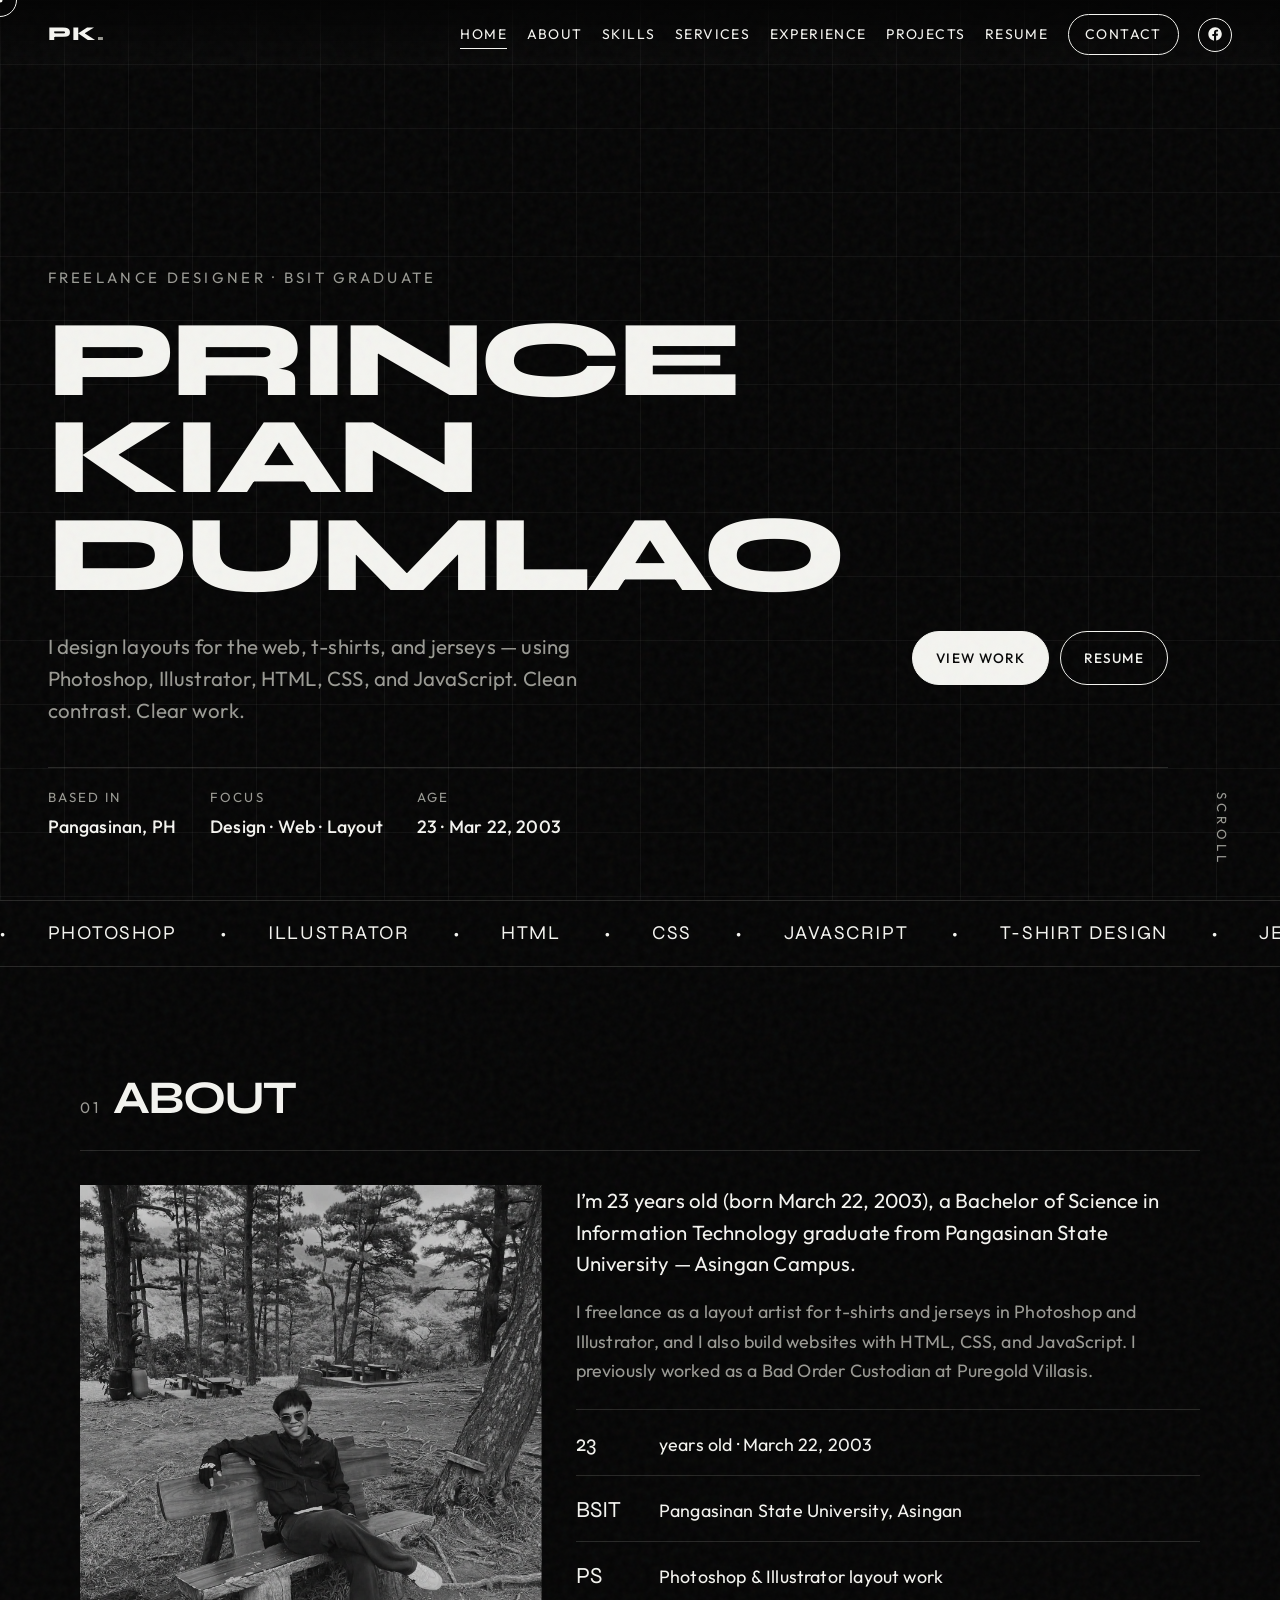
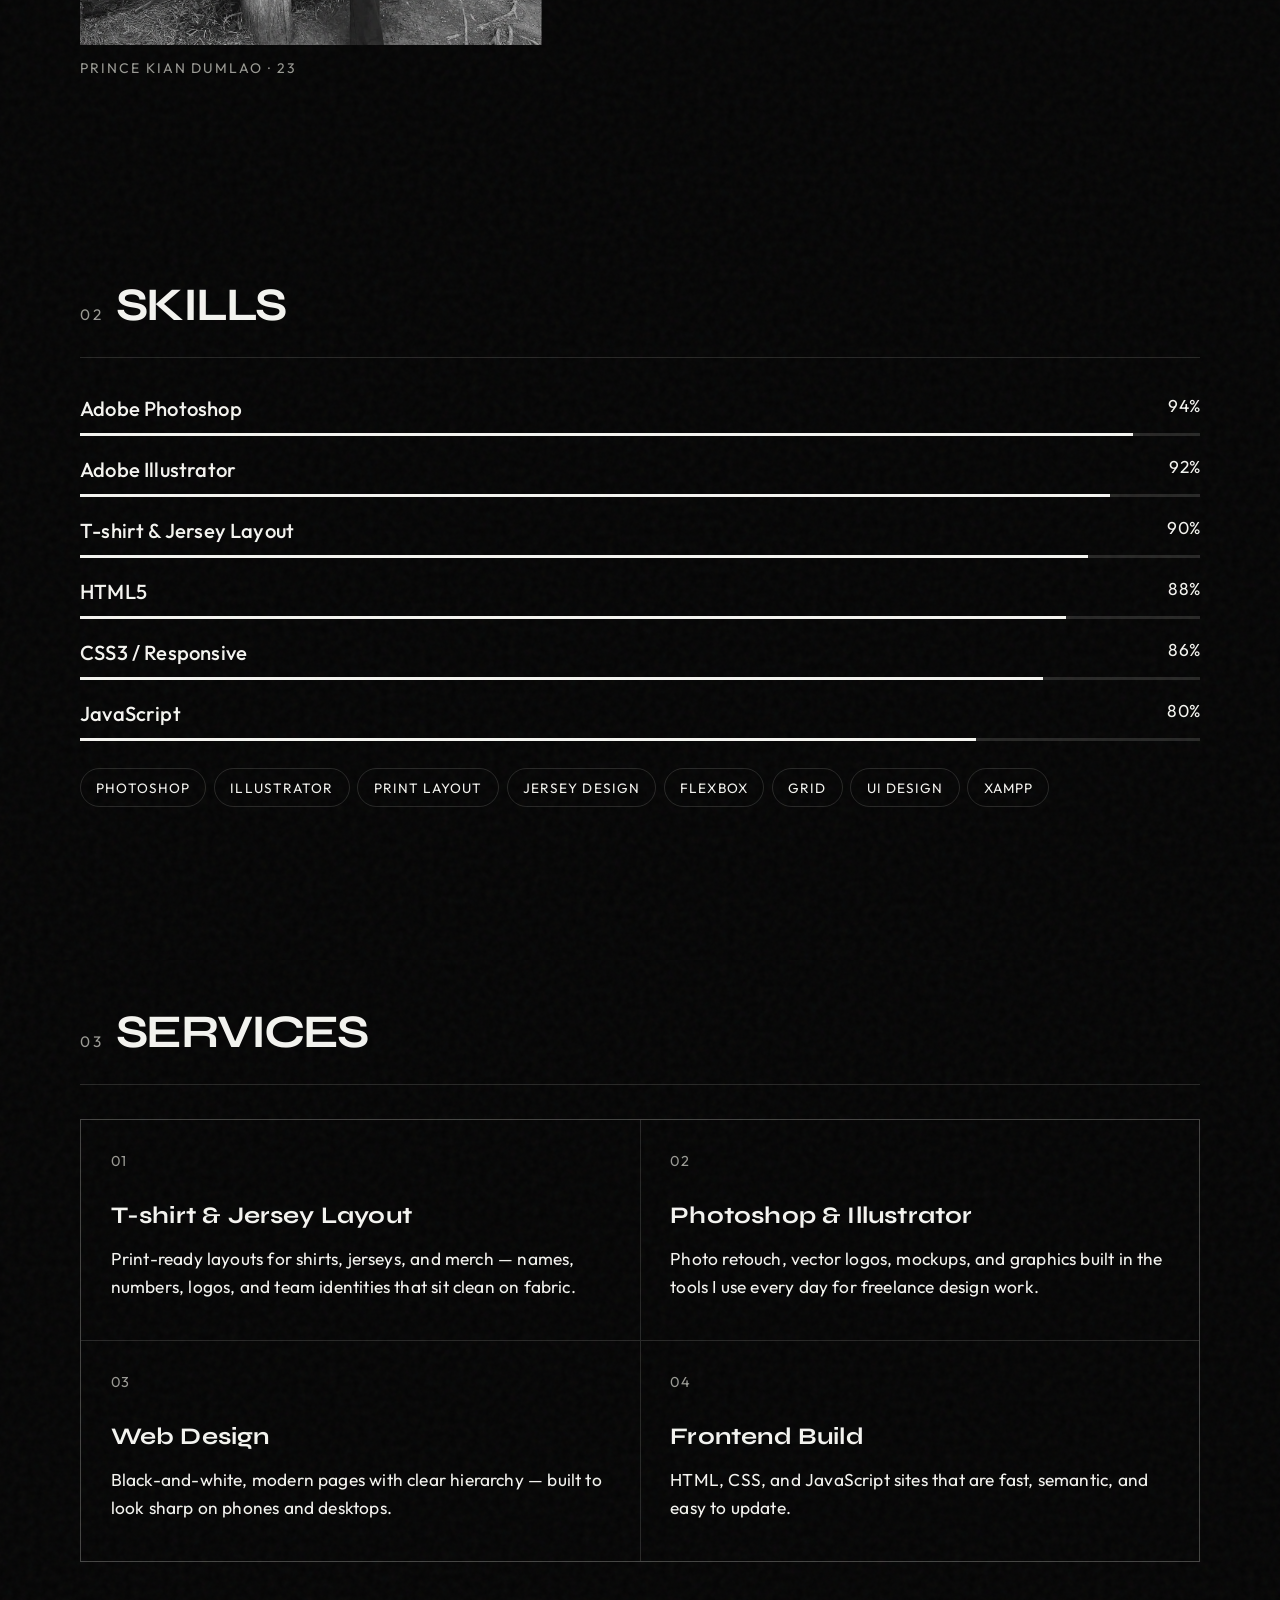
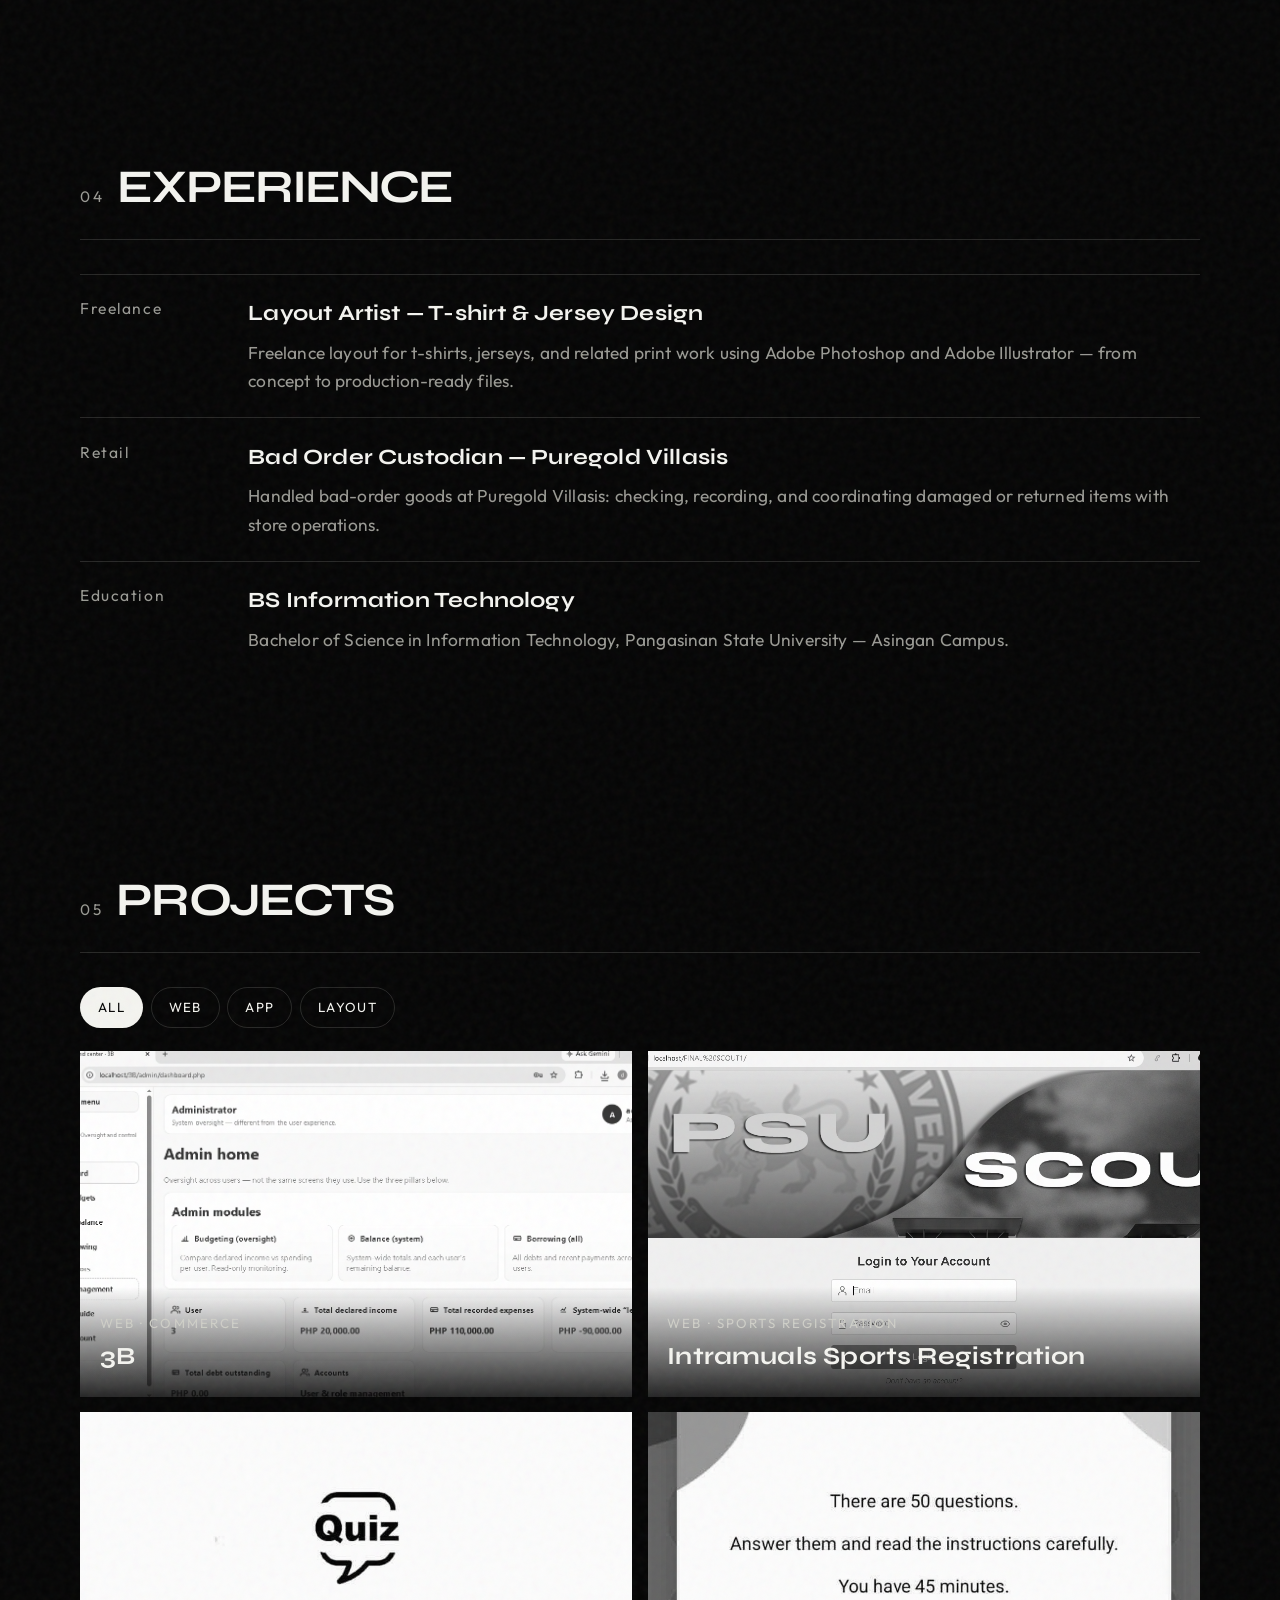
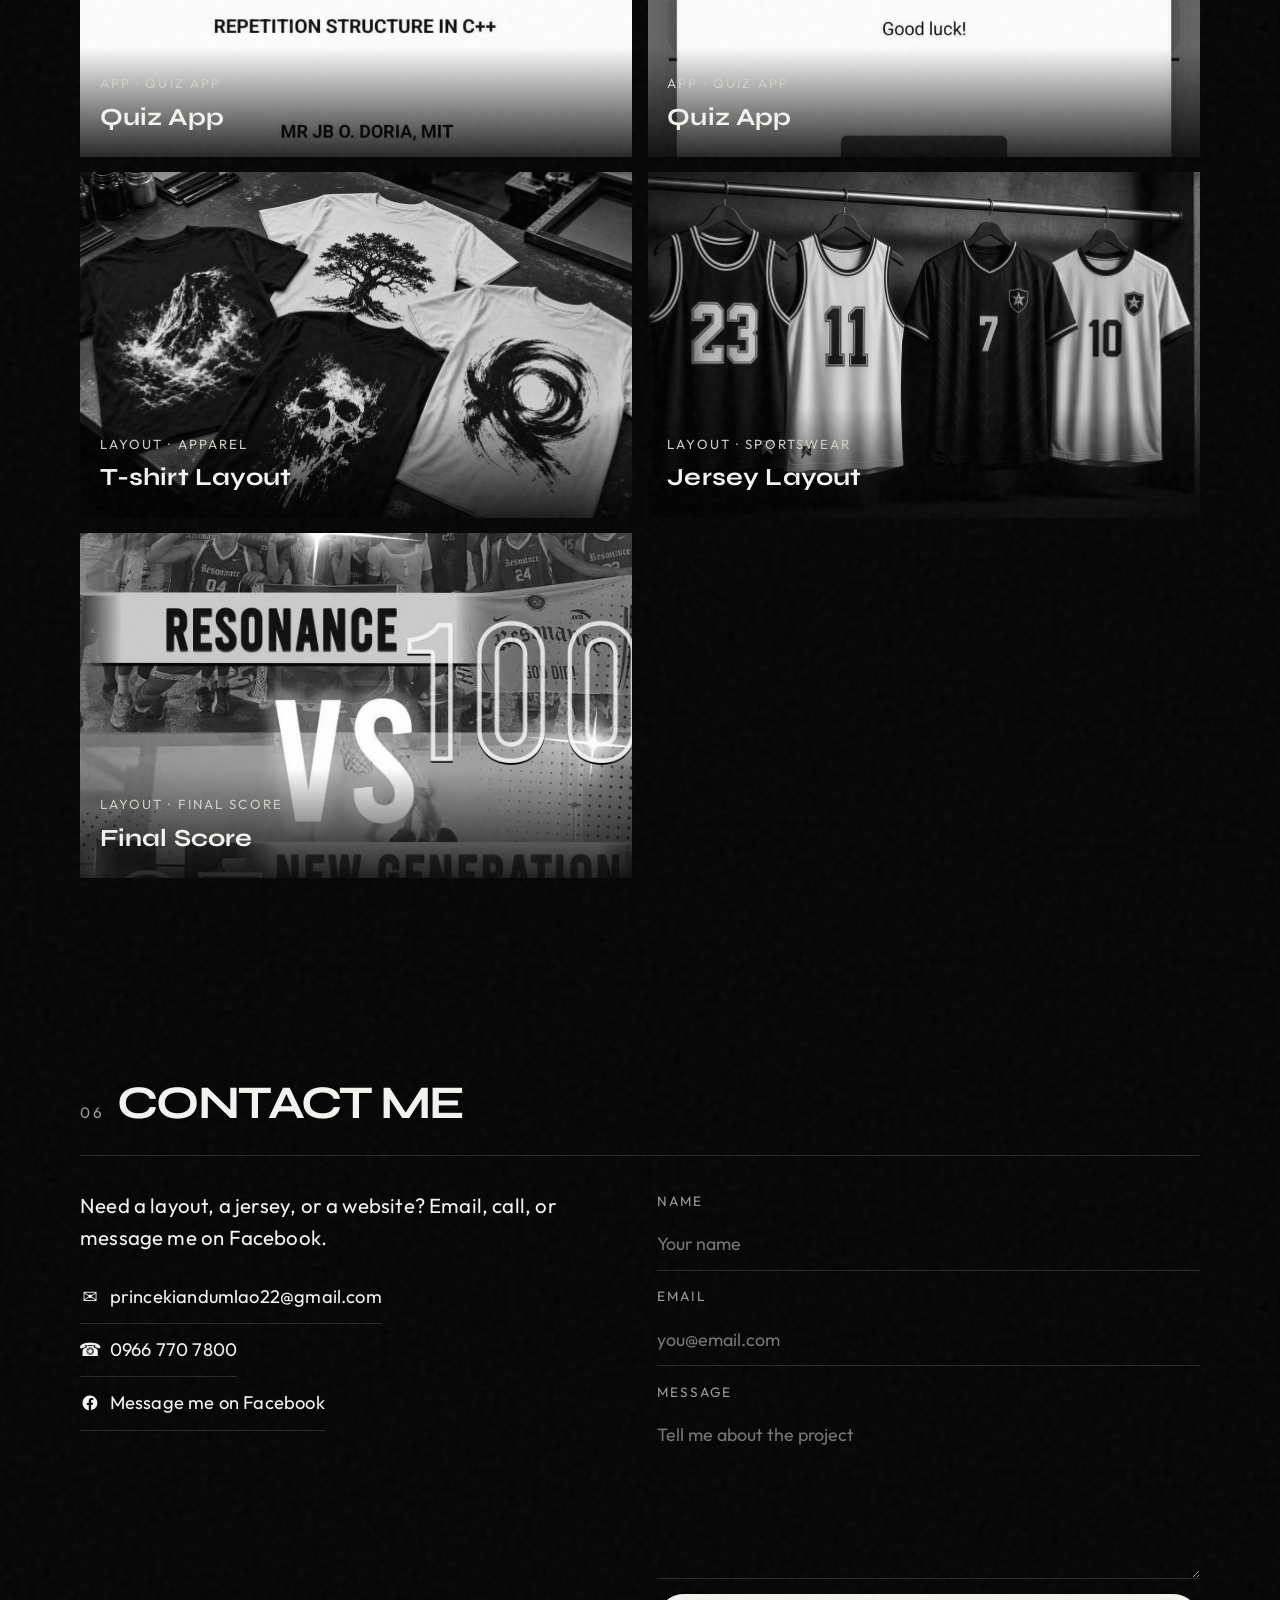
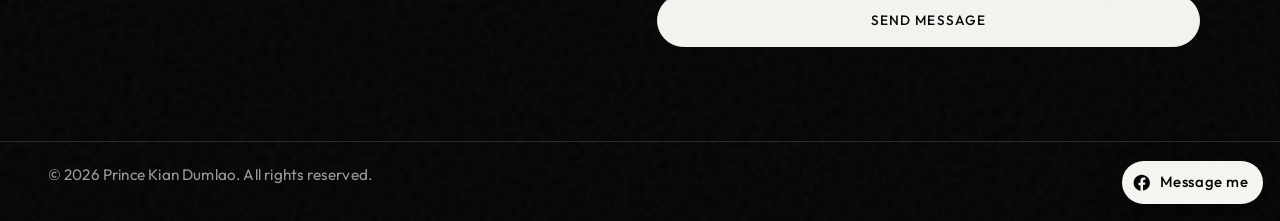
==== index.html @ e78e7b36 "Initial commit" ====
<!DOCTYPE html>
<html lang="en">
<head>
  <meta charset="UTF-8" />
  <meta name="viewport" content="width=device-width, initial-scale=1.0" />
  <title>Prince Kian Dumlao — Designer & Developer</title>
  <meta name="description" content="Portfolio of Prince Kian Dumlao, BSIT graduate from Pangasinan State University Asingan Campus. Web, Photoshop, Illustrator, t-shirt and jersey design." />
  <link rel="preconnect" href="https://fonts.googleapis.com" />
  <link rel="preconnect" href="https://fonts.gstatic.com" crossorigin />
  <link href="https://fonts.googleapis.com/css2?family=Syne:wght@500;600;700;800&family=Outfit:wght@300;400;500;600&display=swap" rel="stylesheet" />
  <link rel="icon" href="data:image/svg+xml,<svg xmlns='http://www.w3.org/2000/svg' viewBox='0 0 100 100'><rect fill='%23000' width='100' height='100'/><text y='72' x='18' font-size='68' fill='%23fff' font-family='Arial'>P</text></svg>" />
  <link rel="stylesheet" href="css/style.css" />
</head>
<body>
  <div class="cursor" aria-hidden="true"></div>
  <div class="cursor-dot" aria-hidden="true"></div>
  <div class="progress" id="progress"></div>
  <div class="noise" aria-hidden="true"></div>

  <a class="fb-float" href="https://www.facebook.com/messages/new" target="_blank" rel="noopener noreferrer" aria-label="Message me on Facebook">
    <svg viewBox="0 0 24 24" aria-hidden="true">
      <path fill="currentColor" d="M22 12.07C22 6.5 17.52 2 12 2S2 6.5 2 12.07c0 4.99 3.66 9.13 8.44 9.88v-6.99H7.9v-2.89h2.54V9.41c0-2.5 1.49-3.89 3.77-3.89 1.09 0 2.24.2 2.24.2v2.46h-1.26c-1.24 0-1.63.77-1.63 1.56v1.88h2.78l-.44 2.89h-2.34v6.99C18.34 21.2 22 17.06 22 12.07z"/>
    </svg>
    <span>Message me</span>
  </a>

  <header class="nav" id="nav">
    <a class="logo" href="#home">PK<span>.</span></a>
    <button class="nav-toggle" id="navToggle" aria-label="Open menu" aria-expanded="false">
      <span></span><span></span>
    </button>
    <nav class="nav-links" id="navLinks">
      <a href="#home">Home</a>
      <a href="#about">About</a>
      <a href="#skills">Skills</a>
      <a href="#services">Services</a>
      <a href="#experience">Experience</a>
      <a href="#projects">Projects</a>
      <a href="resume.html">Resume</a>
      <a class="nav-cta" href="#contact">Contact</a>
      <a class="nav-fb" href="https://www.facebook.com/messages/new" target="_blank" rel="noopener noreferrer" aria-label="Message on Facebook">
        <svg viewBox="0 0 24 24" aria-hidden="true">
          <path fill="currentColor" d="M22 12.07C22 6.5 17.52 2 12 2S2 6.5 2 12.07c0 4.99 3.66 9.13 8.44 9.88v-6.99H7.9v-2.89h2.54V9.41c0-2.5 1.49-3.89 3.77-3.89 1.09 0 2.24.2 2.24.2v2.46h-1.26c-1.24 0-1.63.77-1.63 1.56v1.88h2.78l-.44 2.89h-2.34v6.99C18.34 21.2 22 17.06 22 12.07z"/>
        </svg>
      </a>
    </nav>
  </header>

  <main>
    <section class="hero" id="home">
      <p class="hero-kicker reveal">Freelance designer · BSIT graduate</p>
      <h1 class="hero-title">
        <span class="line"><span>Prince</span></span>
        <span class="line"><span>Kian</span></span>
        <span class="line accent"><span>Dumlao</span></span>
      </h1>
      <div class="hero-row">
        <p class="hero-lede reveal">I design layouts for the web, t-shirts, and jerseys — using Photoshop, Illustrator, HTML, CSS, and JavaScript. Clean contrast. Clear work.</p>
        <div class="hero-actions reveal">
          <a class="btn btn-fill" href="#projects">View work</a>
          <a class="btn btn-outline" href="resume.html">Resume</a>
        </div>
      </div>
      <div class="hero-meta">
        <div class="reveal"><small>Based in</small><strong>Pangasinan, PH</strong></div>
        <div class="reveal"><small>Focus</small><strong>Design · Web · Layout</strong></div>
        <div class="reveal"><small>Age</small><strong>23 · Mar 22, 2003</strong></div>
      </div>
      <a class="scroll-hint" href="#about">Scroll</a>
    </section>

    <div class="marquee" aria-hidden="true">
      <div class="marquee-track">
        <span>Photoshop</span><span>Illustrator</span><span>HTML</span><span>CSS</span><span>JavaScript</span><span>T-shirt Design</span><span>Jersey Layout</span>
        <span>Photoshop</span><span>Illustrator</span><span>HTML</span><span>CSS</span><span>JavaScript</span><span>T-shirt Design</span><span>Jersey Layout</span>
      </div>
    </div>

    <section class="section" id="about">
      <div class="section-head">
        <span class="idx">01</span>
        <h2>About</h2>
      </div>
      <div class="about-grid">
        <figure class="about-photo">
          <img src="assets/prince.png" alt="Portrait of Prince Kian Dumlao" />
          <figcaption>Prince Kian Dumlao · 23</figcaption>
        </figure>
        <div class="about-copy">
          <p class="lead reveal">I’m 23 years old (born March 22, 2003), a Bachelor of Science in Information Technology graduate from Pangasinan State University — Asingan Campus.</p>
          <p class="reveal">I freelance as a layout artist for t-shirts and jerseys in Photoshop and Illustrator, and I also build websites with HTML, CSS, and JavaScript. I previously worked as a Bad Order Custodian at Puregold Villasis.</p>
          <ul class="facts">
            <li class="reveal"><span>23</span> years old · March 22, 2003</li>
            <li class="reveal"><span>BSIT</span> Pangasinan State University, Asingan</li>
            <li class="reveal"><span>PS</span> Photoshop &amp; Illustrator layout work</li>
          </ul>
        </div>
      </div>
    </section>

    <section class="section" id="skills">
      <div class="section-head">
        <span class="idx">02</span>
        <h2>Skills</h2>
      </div>
      <div class="skills-wrap">
        <article class="skill reveal" data-level="94">
          <header><h3>Adobe Photoshop</h3><span>94%</span></header>
          <div class="bar"><i></i></div>
        </article>
        <article class="skill reveal" data-level="92">
          <header><h3>Adobe Illustrator</h3><span>92%</span></header>
          <div class="bar"><i></i></div>
        </article>
        <article class="skill reveal" data-level="90">
          <header><h3>T-shirt &amp; Jersey Layout</h3><span>90%</span></header>
          <div class="bar"><i></i></div>
        </article>
        <article class="skill reveal" data-level="88">
          <header><h3>HTML5</h3><span>88%</span></header>
          <div class="bar"><i></i></div>
        </article>
        <article class="skill reveal" data-level="86">
          <header><h3>CSS3 / Responsive</h3><span>86%</span></header>
          <div class="bar"><i></i></div>
        </article>
        <article class="skill reveal" data-level="80">
          <header><h3>JavaScript</h3><span>80%</span></header>
          <div class="bar"><i></i></div>
        </article>
      </div>
      <div class="tags reveal">
        <span>Photoshop</span><span>Illustrator</span><span>Print layout</span><span>Jersey design</span>
        <span>Flexbox</span><span>Grid</span><span>UI Design</span><span>XAMPP</span>
      </div>
    </section>

    <section class="section" id="services">
      <div class="section-head">
        <span class="idx">03</span>
        <h2>Services</h2>
      </div>
      <div class="cards">
        <article class="card reveal">
          <span class="card-no">01</span>
          <h3>T-shirt &amp; Jersey Layout</h3>
          <p>Print-ready layouts for shirts, jerseys, and merch — names, numbers, logos, and team identities that sit clean on fabric.</p>
        </article>
        <article class="card reveal">
          <span class="card-no">02</span>
          <h3>Photoshop &amp; Illustrator</h3>
          <p>Photo retouch, vector logos, mockups, and graphics built in the tools I use every day for freelance design work.</p>
        </article>
        <article class="card reveal">
          <span class="card-no">03</span>
          <h3>Web Design</h3>
          <p>Black-and-white, modern pages with clear hierarchy — built to look sharp on phones and desktops.</p>
        </article>
        <article class="card reveal">
          <span class="card-no">04</span>
          <h3>Frontend Build</h3>
          <p>HTML, CSS, and JavaScript sites that are fast, semantic, and easy to update.</p>
        </article>
      </div>
    </section>

    <section class="section" id="experience">
      <div class="section-head">
        <span class="idx">04</span>
        <h2>Experience</h2>
      </div>
      <ol class="timeline">
        <li class="reveal">
          <time>Freelance</time>
          <div>
            <h3>Layout Artist — T-shirt &amp; Jersey Design</h3>
            <p>Freelance layout for t-shirts, jerseys, and related print work using Adobe Photoshop and Adobe Illustrator — from concept to production-ready files.</p>
          </div>
        </li>
        <li class="reveal">
          <time>Retail</time>
          <div>
            <h3>Bad Order Custodian — Puregold Villasis</h3>
            <p>Handled bad-order goods at Puregold Villasis: checking, recording, and coordinating damaged or returned items with store operations.</p>
          </div>
        </li>
        <li class="reveal">
          <time>Education</time>
          <div>
            <h3>BS Information Technology</h3>
            <p>Bachelor of Science in Information Technology, Pangasinan State University — Asingan Campus.</p>
          </div>
        </li>
      </ol>
    </section>

    <section class="section" id="projects">
      <div class="section-head">
        <span class="idx">05</span>
        <h2>Projects</h2>
      </div>
      <div class="filters" role="tablist">
        <button class="filter is-on" data-filter="all">All</button>
        <button class="filter" data-filter="web">Web</button>
        <button class="filter" data-filter="app">App</button>
        <button class="filter" data-filter="layout">Layout</button>
      </div>
      <div class="projects" id="projectGrid">
        <article class="project reveal" data-cat="web">
          <a href="#contact">
            <img src="assets/3b.png" alt="Professional budgeting, balance, and borrowing tools — one secure workspace.
            " />
            <div class="project-info">
              <span>Web · Commerce</span>
              <h3>3B </h3>
            </div>
          </a>
        </article>
        <article class="project reveal" data-cat="web">
          <a href="#contact">
            <img src="assets/registration.png" alt="Salt & Ember restaurant website photography" />
            <div class="project-info">
              <span>Web · Sports Registration</span>
              <h3>Intramuals Sports Registration</h3>
            </div>
          </a>
        </article>
        <article class="project reveal" data-cat="app">
          <a href="#contact">
            <img src="assets/monile.jpg" alt="Pulse analytics dashboard interface" />
            <div class="project-info">
              <span>App · Quiz App</span>
              <h3>Quiz App</h3>
            </div>
          </a>
        </article>
        <article class="project reveal" data-cat="app">
          <a href="#contact">
            <img src="assets/mobile.jpg" alt="Ledger One mobile banking app mockup" />
            <div class="project-info">
              <span>App · Quiz App</span>
              <h3>Quiz App</h3>
            </div>
          </a>
        </article>
        <article class="project reveal" data-cat="layout">
          <a href="#contact">
            <img src="assets/project-tshirt.jpg" alt="Custom t-shirt layout and print mockup" />
            <div class="project-info">
              <span>Layout · Apparel</span>
              <h3>T-shirt Layout</h3>
            </div>
          </a>
        </article>
        <article class="project reveal" data-cat="layout">
          <a href="#contact">
            <img src="assets/project-jersey.jpg" alt="Custom jersey layout mockup" />
            <div class="project-info">
              <span>Layout · Sportswear</span>
              <h3>Jersey Layout</h3>
            </div>
          </a>
        </article>
        <article class="project reveal" data-cat="layout">
          <a href="#contact">
            <img src="assets/score.png" alt="Custom jersey layout mockup" />
            <div class="project-info">
              <span>Layout · Final Score</span>
              <h3> Final Score</h3>
            </div>
          </a>
        </article>
      </div>
    </section>

    <section class="section contact" id="contact">
      <div class="section-head">
        <span class="idx">06</span>
        <h2>Contact me</h2>
      </div>
      <div class="contact-grid">
        <div class="contact-copy">
          <p class="lead reveal">Need a layout, a jersey, or a website? Email, call, or message me on Facebook.</p>
          <ul class="contact-list">
            <li class="reveal">
              <a href="mailto:princekiandumlao22@gmail.com">
                <span class="ico" aria-hidden="true">✉</span>
                princekiandumlao22@gmail.com
              </a>
            </li>
            <li class="reveal">
              <a href="tel:+639667707800">
                <span class="ico" aria-hidden="true">☎</span>
                0966 770 7800
              </a>
            </li>
            <li class="reveal">
              <a href="https://www.facebook.com/kiandumlao22/" target="_blank" rel="noopener noreferrer">
                <span class="ico ico-fb" aria-hidden="true">
                  <svg viewBox="0 0 24 24"><path fill="currentColor" d="M22 12.07C22 6.5 17.52 2 12 2S2 6.5 2 12.07c0 4.99 3.66 9.13 8.44 9.88v-6.99H7.9v-2.89h2.54V9.41c0-2.5 1.49-3.89 3.77-3.89 1.09 0 2.24.2 2.24.2v2.46h-1.26c-1.24 0-1.63.77-1.63 1.56v1.88h2.78l-.44 2.89h-2.34v6.99C18.34 21.2 22 17.06 22 12.07z"/></svg>
                </span>
                Message me on Facebook
              </a>
            </li>
          </ul>
        </div>
        <form class="form reveal" id="contactForm" novalidate>
          <label>
            Name
            <input type="text" name="name" required placeholder="Your name" />
          </label>
          <label>
            Email
            <input type="email" name="email" required placeholder="you@email.com" />
          </label>
          <label>
            Message
            <textarea name="message" rows="5" required placeholder="Tell me about the project"></textarea>
          </label>
          <button class="btn btn-fill" type="submit">Send message</button>
          <p class="form-note" id="formNote" hidden></p>
        </form>
      </div>
    </section>
  </main>

  <footer class="footer">
    <p>© <span id="year"></span> Prince Kian Dumlao. All rights reserved.</p>
    <a href="#home">Back to top ↑</a>
  </footer>

  <script src="js/script.js"></script>
</body>
</html>
---- css/style.css ----
:root {
  --bg: #050505;
  --ink: #f4f4f0;
  --muted: #9a9a94;
  --line: rgba(244, 244, 240, 0.14);
  --gap: clamp(1.25rem, 4vw, 2.8rem);
  --max: 1120px;
  --ease: cubic-bezier(0.22, 1, 0.36, 1);
  --text: 1.0625rem;
  --lead: clamp(1.15rem, 1.6vw, 1.35rem);
}

*,
*::before,
*::after {
  box-sizing: border-box;
  margin: 0;
  padding: 0;
}

html {
  scroll-behavior: smooth;
  font-size: 17px;
}

body {
  font-family: "Outfit", system-ui, sans-serif;
  background: var(--bg);
  color: var(--ink);
  font-size: var(--text);
  line-height: 1.65;
  letter-spacing: 0.01em;
  overflow-x: hidden;
  animation: pageIn 0.9s var(--ease) both;
}

img {
  max-width: 100%;
  display: block;
}

a {
  color: inherit;
  text-decoration: none;
}

button,
input,
textarea {
  font: inherit;
  color: inherit;
}

.noise {
  pointer-events: none;
  position: fixed;
  inset: 0;
  z-index: 80;
  opacity: 0.045;
  background-image: url("data:image/svg+xml,%3Csvg viewBox='0 0 200 200' xmlns='http://www.w3.org/2000/svg'%3E%3Cfilter id='n'%3E%3CfeTurbulence type='fractalNoise' baseFrequency='0.85' numOctaves='4' stitchTiles='stitch'/%3E%3C/filter%3E%3Crect width='100%25' height='100%25' filter='url(%23n)'/%3E%3C/svg%3E");
}

.progress {
  position: fixed;
  top: 0;
  left: 0;
  height: 2px;
  width: 0;
  background: var(--ink);
  z-index: 100;
}

.cursor,
.cursor-dot {
  display: none;
}

@media (hover: hover) and (pointer: fine) {
  body,
  a,
  button {
    cursor: none;
  }

  .cursor,
  .cursor-dot {
    display: block;
    position: fixed;
    top: 0;
    left: 0;
    pointer-events: none;
    z-index: 200;
    border-radius: 50%;
    transform: translate(-50%, -50%);
  }

  .cursor {
    width: 34px;
    height: 34px;
    border: 1px solid var(--ink);
    transition: width 0.28s var(--ease), height 0.28s var(--ease), background 0.25s;
  }

  .cursor.is-hover {
    width: 52px;
    height: 52px;
    background: rgba(244, 244, 240, 0.08);
  }

  .cursor-dot {
    width: 5px;
    height: 5px;
    background: var(--ink);
  }
}

.nav {
  position: fixed;
  top: 0;
  left: 0;
  right: 0;
  z-index: 90;
  display: flex;
  align-items: center;
  justify-content: space-between;
  padding: 0.85rem var(--gap);
  background: linear-gradient(to bottom, rgba(5, 5, 5, 0.92), transparent);
  backdrop-filter: blur(8px);
}

.logo {
  font-family: "Syne", sans-serif;
  font-weight: 800;
  letter-spacing: 0.06em;
  font-size: 1.15rem;
  transition: transform 0.35s var(--ease);
}

.logo:hover {
  transform: scale(1.06);
}

.logo span {
  color: var(--muted);
}

.nav-links {
  display: flex;
  gap: 1.15rem;
  align-items: center;
  font-size: 0.82rem;
  letter-spacing: 0.1em;
  text-transform: uppercase;
}

.nav-fb {
  display: inline-flex;
  width: 2rem;
  height: 2rem;
  align-items: center;
  justify-content: center;
  border: 1px solid var(--ink);
  border-radius: 50%;
}

.nav-fb svg {
  width: 0.95rem;
  height: 0.95rem;
}

.nav-fb:hover {
  background: var(--ink);
  color: var(--bg);
}

.nav-fb::after {
  display: none !important;
}

.nav-links a {
  position: relative;
}

.nav-links a:not(.nav-cta)::after {
  content: "";
  position: absolute;
  left: 0;
  bottom: -3px;
  width: 0;
  height: 1px;
  background: var(--ink);
  transition: width 0.3s var(--ease);
}

.nav-links a:hover::after,
.nav-links a.is-active::after {
  width: 100%;
}

.nav-cta {
  border: 1px solid var(--ink);
  padding: 0.45rem 0.95rem;
  border-radius: 999px;
  transition: background 0.3s var(--ease), color 0.3s var(--ease), transform 0.3s var(--ease);
}

.nav-cta:hover {
  background: var(--ink);
  color: var(--bg);
}

.nav-toggle {
  display: none;
  width: 38px;
  height: 38px;
  background: none;
  border: 1px solid var(--line);
  border-radius: 50%;
  position: relative;
}

.nav-toggle span {
  position: absolute;
  left: 10px;
  right: 10px;
  height: 1px;
  background: var(--ink);
  transition: 0.3s var(--ease);
}

.nav-toggle span:first-child {
  top: 14px;
}

.nav-toggle span:last-child {
  top: 22px;
}

.nav-toggle.is-open span:first-child {
  top: 18px;
  transform: rotate(45deg);
}

.nav-toggle.is-open span:last-child {
  top: 18px;
  transform: rotate(-45deg);
}

.hero {
  min-height: 100vh;
  padding: 7.2rem var(--gap) 3.4rem;
  display: flex;
  flex-direction: column;
  justify-content: flex-end;
  position: relative;
  background-image:
    linear-gradient(rgba(244, 244, 240, 0.05) 1px, transparent 1px),
    linear-gradient(90deg, rgba(244, 244, 240, 0.05) 1px, transparent 1px);
  background-size: 64px 64px;
  animation: gridDrift 28s linear infinite;
}

.hero-kicker {
  font-size: 0.88rem;
  letter-spacing: 0.22em;
  text-transform: uppercase;
  color: var(--muted);
  margin-bottom: 1.15rem;
}

.hero-title {
  font-family: "Syne", sans-serif;
  font-weight: 800;
  font-size: clamp(2.6rem, 9.5vw, 6.4rem);
  line-height: 0.9;
  letter-spacing: -0.04em;
  text-transform: uppercase;
  max-width: 100%;
}

.hero-title .line {
  display: block;
  overflow: hidden;
}

.hero-title .line span {
  display: block;
  animation: rise 1.2s var(--ease) both;
}

.hero-title .line:nth-child(2) span {
  animation-delay: 0.12s;
}

.hero-title .accent span {
  color: var(--ink);
  -webkit-text-stroke: 0;
  animation: rise 1.1s var(--ease) 0.24s both;
}

.hero-row {
  margin-top: 1.6rem;
  display: grid;
  grid-template-columns: 1.2fr 0.8fr;
  gap: 1.5rem;
  max-width: var(--max);
}

.hero-lede {
  font-size: var(--lead);
  color: var(--muted);
  max-width: 36rem;
  line-height: 1.55;
}

.hero-actions {
  display: flex;
  gap: 0.65rem;
  align-items: flex-start;
  justify-content: flex-end;
}

.btn {
  display: inline-flex;
  align-items: center;
  justify-content: center;
  padding: 0.85rem 1.35rem;
  border-radius: 999px;
  border: 1px solid var(--ink);
  letter-spacing: 0.08em;
  text-transform: uppercase;
  font-size: 0.8rem;
  font-weight: 500;
  position: relative;
  overflow: hidden;
  transition: transform 0.35s var(--ease), background 0.3s var(--ease), color 0.3s var(--ease);
}

.btn::after {
  content: "";
  position: absolute;
  inset: 0;
  pointer-events: none;
  background: linear-gradient(120deg, transparent 30%, rgba(255, 255, 255, 0.22), transparent 70%);
  transform: translateX(-120%);
}

.btn:hover {
  transform: translateY(-3px);
}

.btn:hover::after {
  animation: shine 0.7s var(--ease);
}

.btn-fill {
  background: var(--ink);
  color: var(--bg);
}

.btn-fill:hover {
  background: transparent;
  color: var(--ink);
}

.btn-outline:hover {
  background: var(--ink);
  color: var(--bg);
}

.hero-meta {
  display: flex;
  gap: 2rem;
  margin-top: 2.4rem;
  padding-top: 1.1rem;
  border-top: 1px solid var(--line);
  max-width: var(--max);
}

.hero-meta small {
  display: block;
  color: var(--muted);
  text-transform: uppercase;
  letter-spacing: 0.16em;
  font-size: 0.78rem;
  margin-bottom: 0.2rem;
}

.hero-meta strong {
  font-size: 1.05rem;
  font-weight: 500;
}

.scroll-hint {
  position: absolute;
  right: var(--gap);
  bottom: 2rem;
  writing-mode: vertical-rl;
  letter-spacing: 0.32em;
  text-transform: uppercase;
  font-size: 0.78rem;
  color: var(--muted);
  animation: bob 2.4s ease-in-out infinite;
}

.marquee {
  overflow: hidden;
  border-top: 1px solid var(--line);
  border-bottom: 1px solid var(--line);
  padding: 0.95rem 0;
}

.marquee-track {
  display: flex;
  gap: 2.6rem;
  width: max-content;
  animation: slide 22s linear infinite;
  font-family: "Syne", sans-serif;
  font-size: 1.15rem;
  text-transform: uppercase;
  letter-spacing: 0.08em;
}

.marquee:hover .marquee-track {
  animation-play-state: paused;
}

.marquee-track span::before {
  content: "●";
  margin-right: 2.4rem;
  font-size: 0.5rem;
  vertical-align: middle;
}

.section {
  padding: 5.5rem var(--gap);
  max-width: calc(var(--max) + var(--gap) * 2);
  margin: 0 auto;
}

.section-head {
  display: flex;
  align-items: baseline;
  gap: 0.75rem;
  margin-bottom: 2rem;
  border-bottom: 1px solid var(--line);
  padding-bottom: 0.75rem;
}

.idx {
  color: var(--muted);
  font-size: 0.9rem;
  letter-spacing: 0.18em;
}

.section-head h2 {
  font-family: "Syne", sans-serif;
  font-size: clamp(1.9rem, 4vw, 2.75rem);
  text-transform: uppercase;
  letter-spacing: -0.04em;
}

.about-grid {
  display: grid;
  grid-template-columns: 0.85fr 1.15fr;
  gap: 2rem;
  align-items: start;
}

.about-photo img {
  width: 100%;
  height: min(58vh, 460px);
  object-fit: cover;
  filter: grayscale(1) contrast(1.05);
  clip-path: inset(10% 10% 10% 10%);
  transform: scale(1.06);
  transition: clip-path 1.1s var(--ease), transform 1.1s var(--ease);
}

.about-photo.is-visible img,
.about-photo:hover img {
  clip-path: inset(0);
  transform: scale(1);
}

.about-photo figcaption {
  margin-top: 0.7rem;
  color: var(--muted);
  font-size: 0.82rem;
  letter-spacing: 0.14em;
  text-transform: uppercase;
}

.lead {
  font-size: var(--lead);
  margin-bottom: 1rem;
  line-height: 1.55;
}

.about-copy p + p {
  color: var(--muted);
  font-size: 1.05rem;
}

.facts {
  list-style: none;
  margin-top: 1.4rem;
  display: grid;
  gap: 0.75rem;
}

.facts li {
  display: flex;
  gap: 0.9rem;
  align-items: baseline;
  border-top: 1px solid var(--line);
  padding-top: 0.85rem;
  font-size: 1.05rem;
}

.facts span {
  font-family: "Syne", sans-serif;
  font-size: 1.35rem;
  min-width: 4rem;
}

.skills-wrap {
  display: grid;
  gap: 1rem;
}

.skill header {
  display: flex;
  justify-content: space-between;
  margin-bottom: 0.45rem;
  font-size: 1.02rem;
}

.skill h3 {
  font-weight: 500;
}

.bar {
  height: 3px;
  background: var(--line);
}

.bar i {
  display: block;
  height: 100%;
  width: 0;
  background: var(--ink);
  position: relative;
  overflow: hidden;
  transition: width 1.2s var(--ease);
}

.skill.is-in .bar i {
  width: var(--w);
}

.skill.is-in .bar i::after {
  content: "";
  position: absolute;
  inset: 0;
  background: linear-gradient(90deg, transparent, rgba(255, 255, 255, 0.55), transparent);
  animation: shine 1.4s var(--ease) 0.4s both;
}

.tags {
  display: flex;
  flex-wrap: wrap;
  gap: 0.45rem;
  margin-top: 1.6rem;
}

.tags span {
  border: 1px solid var(--line);
  padding: 0.42rem 0.9rem;
  border-radius: 999px;
  font-size: 0.8rem;
  letter-spacing: 0.08em;
  text-transform: uppercase;
  transition: background 0.3s var(--ease), color 0.3s var(--ease), transform 0.3s var(--ease);
}

.tags span:hover {
  background: var(--ink);
  color: var(--bg);
  transform: translateY(-2px);
}

.cards {
  display: grid;
  grid-template-columns: repeat(2, 1fr);
  gap: 1px;
  background: var(--line);
  border: 1px solid var(--line);
}

.card {
  background: var(--bg);
  padding: 1.75rem;
  min-height: 220px;
  transition: background 0.35s var(--ease), transform 0.45s var(--ease), color 0.35s var(--ease);
}

.card:hover {
  background: var(--ink);
  color: var(--bg);
  transform: translateY(-8px);
}

.card-no {
  display: block;
  color: var(--muted);
  margin-bottom: 1.3rem;
  font-size: 0.85rem;
  letter-spacing: 0.12em;
}

.card:hover .card-no {
  color: #555;
}

.card h3 {
  font-family: "Syne", sans-serif;
  font-size: 1.4rem;
  margin-bottom: 0.65rem;
}

.card p {
  font-size: 1.02rem;
  line-height: 1.6;
}

.timeline {
  list-style: none;
}

.timeline li {
  display: grid;
  grid-template-columns: 8.5rem 1fr;
  gap: 1.4rem;
  padding: 1.25rem 0;
  border-top: 1px solid var(--line);
  transition: transform 0.4s var(--ease);
}

.timeline li:hover {
  transform: translateX(6px);
}

.timeline time {
  color: var(--muted);
  letter-spacing: 0.1em;
  font-size: 0.92rem;
}

.timeline h3 {
  font-family: "Syne", sans-serif;
  font-size: 1.28rem;
  margin-bottom: 0.4rem;
}

.timeline p {
  color: var(--muted);
  font-size: 1.02rem;
}

.filters {
  display: flex;
  flex-wrap: wrap;
  gap: 0.45rem;
  margin-bottom: 1.4rem;
}

.filter {
  background: transparent;
  border: 1px solid var(--line);
  color: var(--ink);
  padding: 0.48rem 1rem;
  border-radius: 999px;
  text-transform: uppercase;
  letter-spacing: 0.1em;
  font-size: 0.78rem;
  transition: background 0.3s var(--ease), color 0.3s var(--ease), transform 0.3s var(--ease);
}

.filter:hover {
  transform: translateY(-2px);
}

.filter.is-on {
  background: var(--ink);
  color: var(--bg);
}

.projects {
  display: grid;
  grid-template-columns: repeat(2, 1fr);
  gap: 0.9rem;
}

.project {
  overflow: hidden;
}

.project a {
  display: block;
  position: relative;
}

.project img {
  width: 100%;
  aspect-ratio: 16 / 10;
  object-fit: cover;
  filter: grayscale(1);
  transform: scale(1.04);
  transition: transform 0.8s var(--ease), filter 0.5s;
}

.project:hover img {
  transform: scale(1.1);
  filter: grayscale(0.15);
}

.project-info {
  position: absolute;
  inset: auto 0 0 0;
  padding: 1.15rem;
  background: linear-gradient(transparent, rgba(0, 0, 0, 0.85));
  transform: translateY(18px);
  opacity: 0;
  transition: transform 0.45s var(--ease), opacity 0.45s var(--ease);
}

.project:hover .project-info,
.project.is-visible .project-info {
  transform: none;
  opacity: 1;
}

.project-info span {
  font-size: 0.78rem;
  letter-spacing: 0.16em;
  text-transform: uppercase;
  color: #cfcfc8;
}

.project-info h3 {
  font-family: "Syne", sans-serif;
  font-size: 1.45rem;
}

.project.is-hidden {
  display: none;
}

.contact-grid {
  display: grid;
  grid-template-columns: 1fr 1fr;
  gap: 2rem;
}

.contact-list {
  list-style: none;
  margin-top: 1rem;
}

.contact-list a {
  display: inline-flex;
  align-items: center;
  gap: 0.55rem;
  padding: 0.65rem 0;
  border-bottom: 1px solid var(--line);
  font-size: 1.08rem;
  transition: transform 0.35s var(--ease), letter-spacing 0.35s var(--ease);
}

.contact-list a:hover {
  transform: translateX(8px);
}

.contact-list .ico {
  width: 1.2rem;
  display: inline-flex;
  justify-content: center;
}

.contact-list .ico-fb svg {
  width: 1.05rem;
  height: 1.05rem;
  display: block;
}

.form {
  display: grid;
  gap: 0.85rem;
}

.form label {
  display: grid;
  gap: 0.35rem;
  font-size: 0.8rem;
  letter-spacing: 0.14em;
  text-transform: uppercase;
  color: var(--muted);
}

.form input,
.form textarea {
  background: transparent;
  border: none;
  border-bottom: 1px solid var(--line);
  padding: 0.65rem 0;
  outline: none;
  resize: vertical;
  font-size: 1.05rem;
}

.form input:focus,
.form textarea:focus {
  border-color: var(--ink);
}

.form-note {
  font-size: 0.95rem;
}

.fb-float {
  position: fixed;
  right: 1rem;
  bottom: 1rem;
  z-index: 85;
  display: inline-flex;
  align-items: center;
  gap: 0.45rem;
  background: var(--ink);
  color: var(--bg);
  border-radius: 999px;
  padding: 0.55rem 0.85rem 0.55rem 0.6rem;
  font-size: 0.88rem;
  letter-spacing: 0.04em;
  font-weight: 500;
  box-shadow: 0 10px 30px rgba(0, 0, 0, 0.45);
  animation: pulse 2.6s ease-in-out infinite;
  transition: transform 0.3s var(--ease);
}

.fb-float svg {
  width: 1.15rem;
  height: 1.15rem;
}

.fb-float:hover {
  transform: translateY(-3px) scale(1.03);
  animation-play-state: paused;
}

.footer {
  display: flex;
  justify-content: space-between;
  gap: 1rem;
  padding: 1.2rem var(--gap) 2rem;
  border-top: 1px solid var(--line);
  color: var(--muted);
  font-size: 0.9rem;
}

.reveal,
.section-head,
.about-photo {
  opacity: 0;
  transform: translateY(28px);
  filter: blur(6px);
  transition: opacity 0.9s var(--ease), transform 0.9s var(--ease), filter 0.9s var(--ease);
  transition-delay: var(--d, 0s);
}

.reveal.is-visible,
.section-head.is-visible,
.about-photo.is-visible {
  opacity: 1;
  transform: none;
  filter: none;
}

@keyframes rise {
  from { transform: translateY(110%); }
  to { transform: translateY(0); }
}

@keyframes pageIn {
  from {
    opacity: 0;
    filter: blur(8px);
  }
  to {
    opacity: 1;
    filter: none;
  }
}

@keyframes fillStroke {
  to {
    color: var(--ink);
    -webkit-text-stroke: 0;
  }
}

@keyframes bob {
  0%, 100% { transform: translateY(0); }
  50% { transform: translateY(8px); }
}

@keyframes pulse {
  0%, 100% { box-shadow: 0 8px 22px rgba(244, 244, 240, 0.12); }
  50% { box-shadow: 0 8px 28px rgba(244, 244, 240, 0.38); }
}

@keyframes gridDrift {
  to { background-position: 64px 64px; }
}

@keyframes slide {
  to { transform: translateX(-50%); }
}

@keyframes shine {
  from { transform: translateX(-120%); }
  to { transform: translateX(120%); }
}

@media (prefers-reduced-motion: reduce) {
  html { scroll-behavior: auto; }

  *,
  *::before,
  *::after {
    animation: none !important;
    transition: none !important;
  }

  .reveal,
  .section-head,
  .about-photo {
    opacity: 1;
    transform: none;
    filter: none;
  }

  .about-photo img {
    clip-path: none;
    transform: none;
  }
}

.page-resume .hero {
  min-height: auto;
  padding: 6.5rem var(--gap) 2.2rem;
}

.resume-wrap {
  display: grid;
  grid-template-columns: 0.85fr 1.15fr;
  gap: 2rem;
}

.resume-side,
.resume-main {
  display: grid;
  gap: 1.35rem;
  align-content: start;
}

.resume-block h3 {
  font-family: "Syne", sans-serif;
  font-size: 1.15rem;
  text-transform: uppercase;
  letter-spacing: 0.08em;
  margin-bottom: 0.85rem;
  padding-bottom: 0.5rem;
  border-bottom: 1px solid var(--line);
}

.resume-block p,
.resume-block li {
  font-size: 1.02rem;
  color: var(--muted);
}

.resume-block ul {
  padding-left: 1.1rem;
  display: grid;
  gap: 0.35rem;
}

.resume-item {
  margin-bottom: 0.9rem;
}

.resume-item strong {
  display: block;
  color: var(--ink);
  font-size: 1.08rem;
  font-weight: 600;
}

.resume-item span {
  display: block;
  font-size: 0.9rem;
  color: var(--muted);
  margin: 0.2rem 0 0.4rem;
}

.resume-meta {
  display: grid;
  gap: 0.4rem;
  font-size: 1.02rem;
}

.resume-meta a {
  border-bottom: 1px solid var(--line);
  width: fit-content;
}

.resume-actions {
  display: flex;
  flex-wrap: wrap;
  gap: 0.55rem;
  margin-top: 1rem;
}

@media print {
  .nav, .fb-float, .progress, .noise, .cursor, .cursor-dot, .resume-actions {
    display: none !important;
  }

  body {
    background: #fff;
    color: #111;
  }

  .page-resume .hero,
  .resume-block p,
  .resume-block li,
  .resume-item span {
    color: #111;
    animation: none;
    background: none;
  }
}

@media (max-width: 1100px) {
  .nav-toggle {
    display: block;
    z-index: 95;
  }

  .nav-links {
    position: fixed;
    inset: 0;
    background: var(--bg);
    flex-direction: column;
    justify-content: center;
    font-size: 1.25rem;
    letter-spacing: 0.12em;
    transform: translateX(100%);
    transition: transform 0.45s var(--ease);
  }

  .nav-links.is-open {
    transform: none;
  }

  .hero-row,
  .about-grid,
  .contact-grid,
  .projects,
  .cards,
  .resume-wrap {
    grid-template-columns: 1fr;
  }

  .hero-actions {
    justify-content: flex-start;
  }

  .hero-meta {
    flex-wrap: wrap;
    gap: 1rem;
  }

  .timeline li {
    grid-template-columns: 1fr;
    gap: 0.3rem;
  }

  .scroll-hint {
    display: none;
  }

  .fb-float span {
    display: none;
  }

  .fb-float {
    padding: 0.65rem;
    border-radius: 50%;
  }
}

@media (max-width: 520px) {
  .hero {
    padding-top: 5.5rem;
  }

  .hero-title {
    font-size: clamp(2.15rem, 13vw, 3.4rem);
  }

  .btn {
    width: 100%;
  }

  .hero-actions {
    flex-direction: column;
    width: 100%;
  }
}
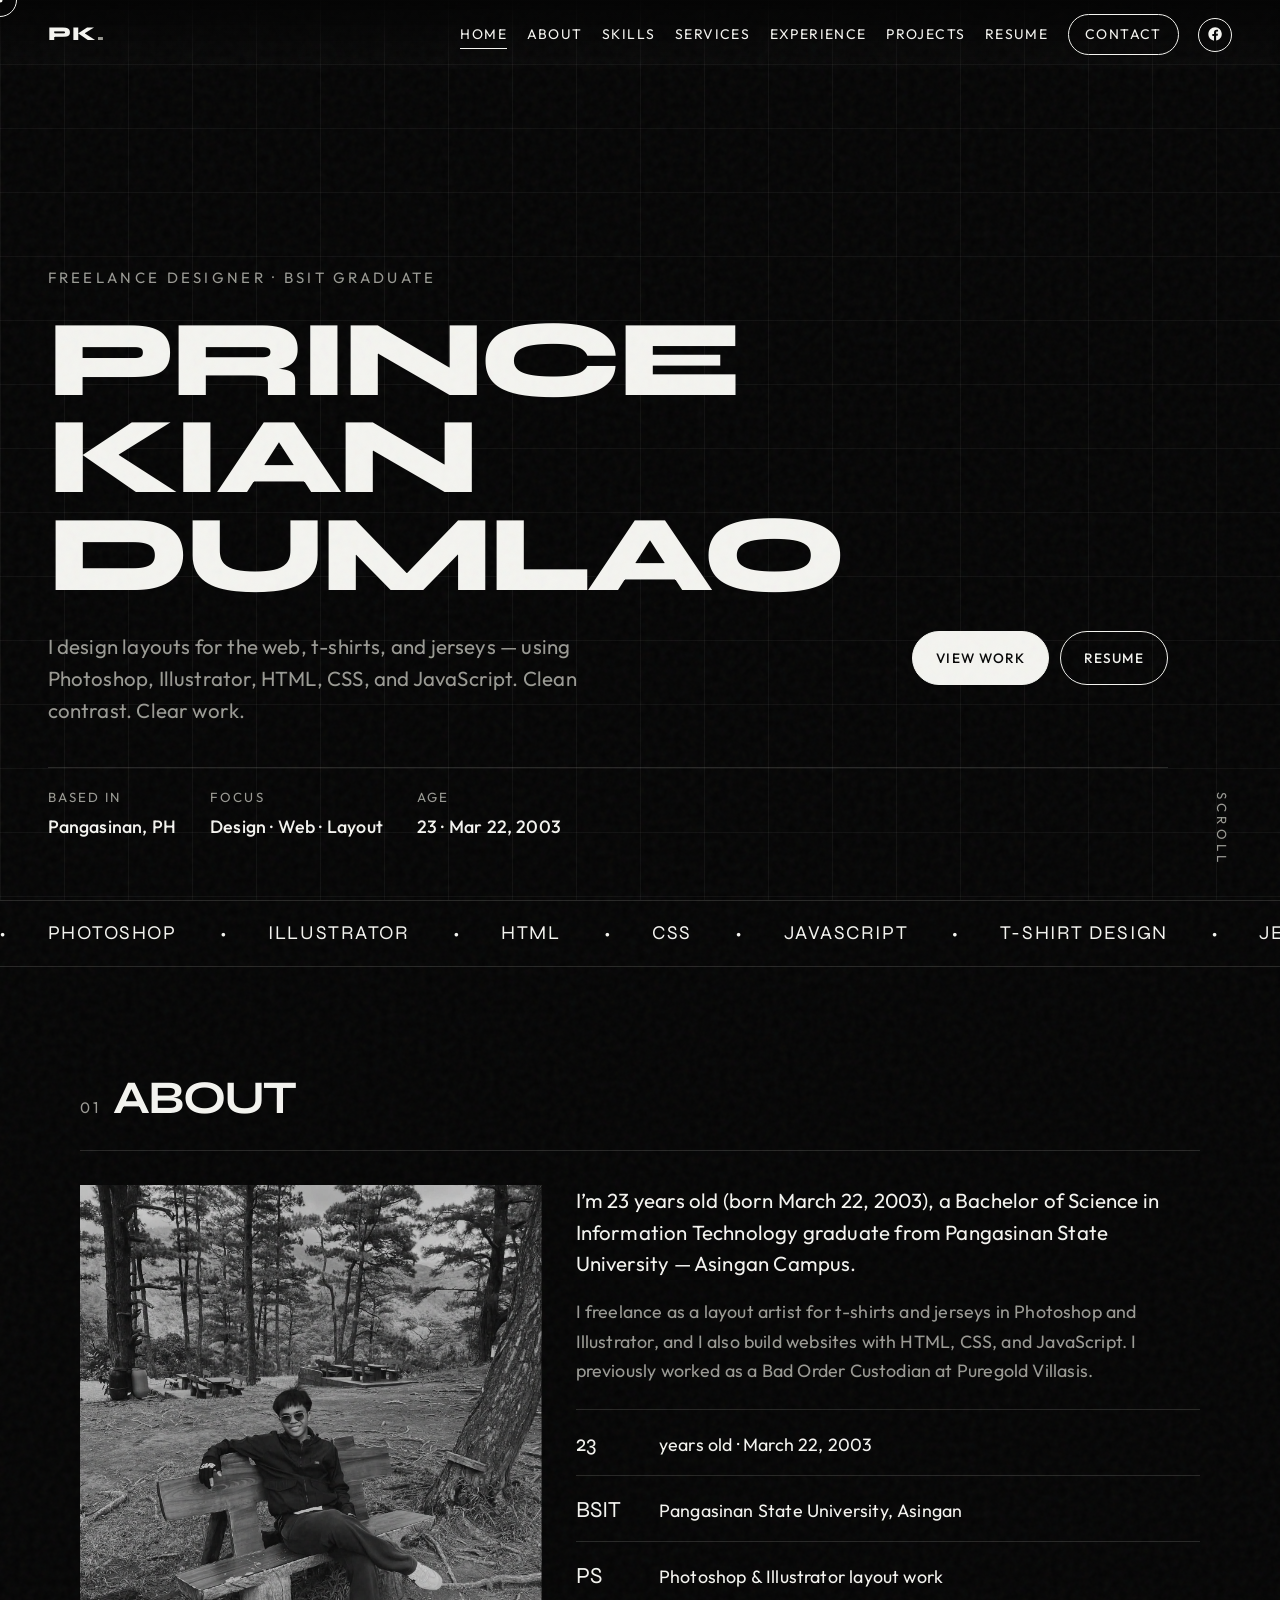
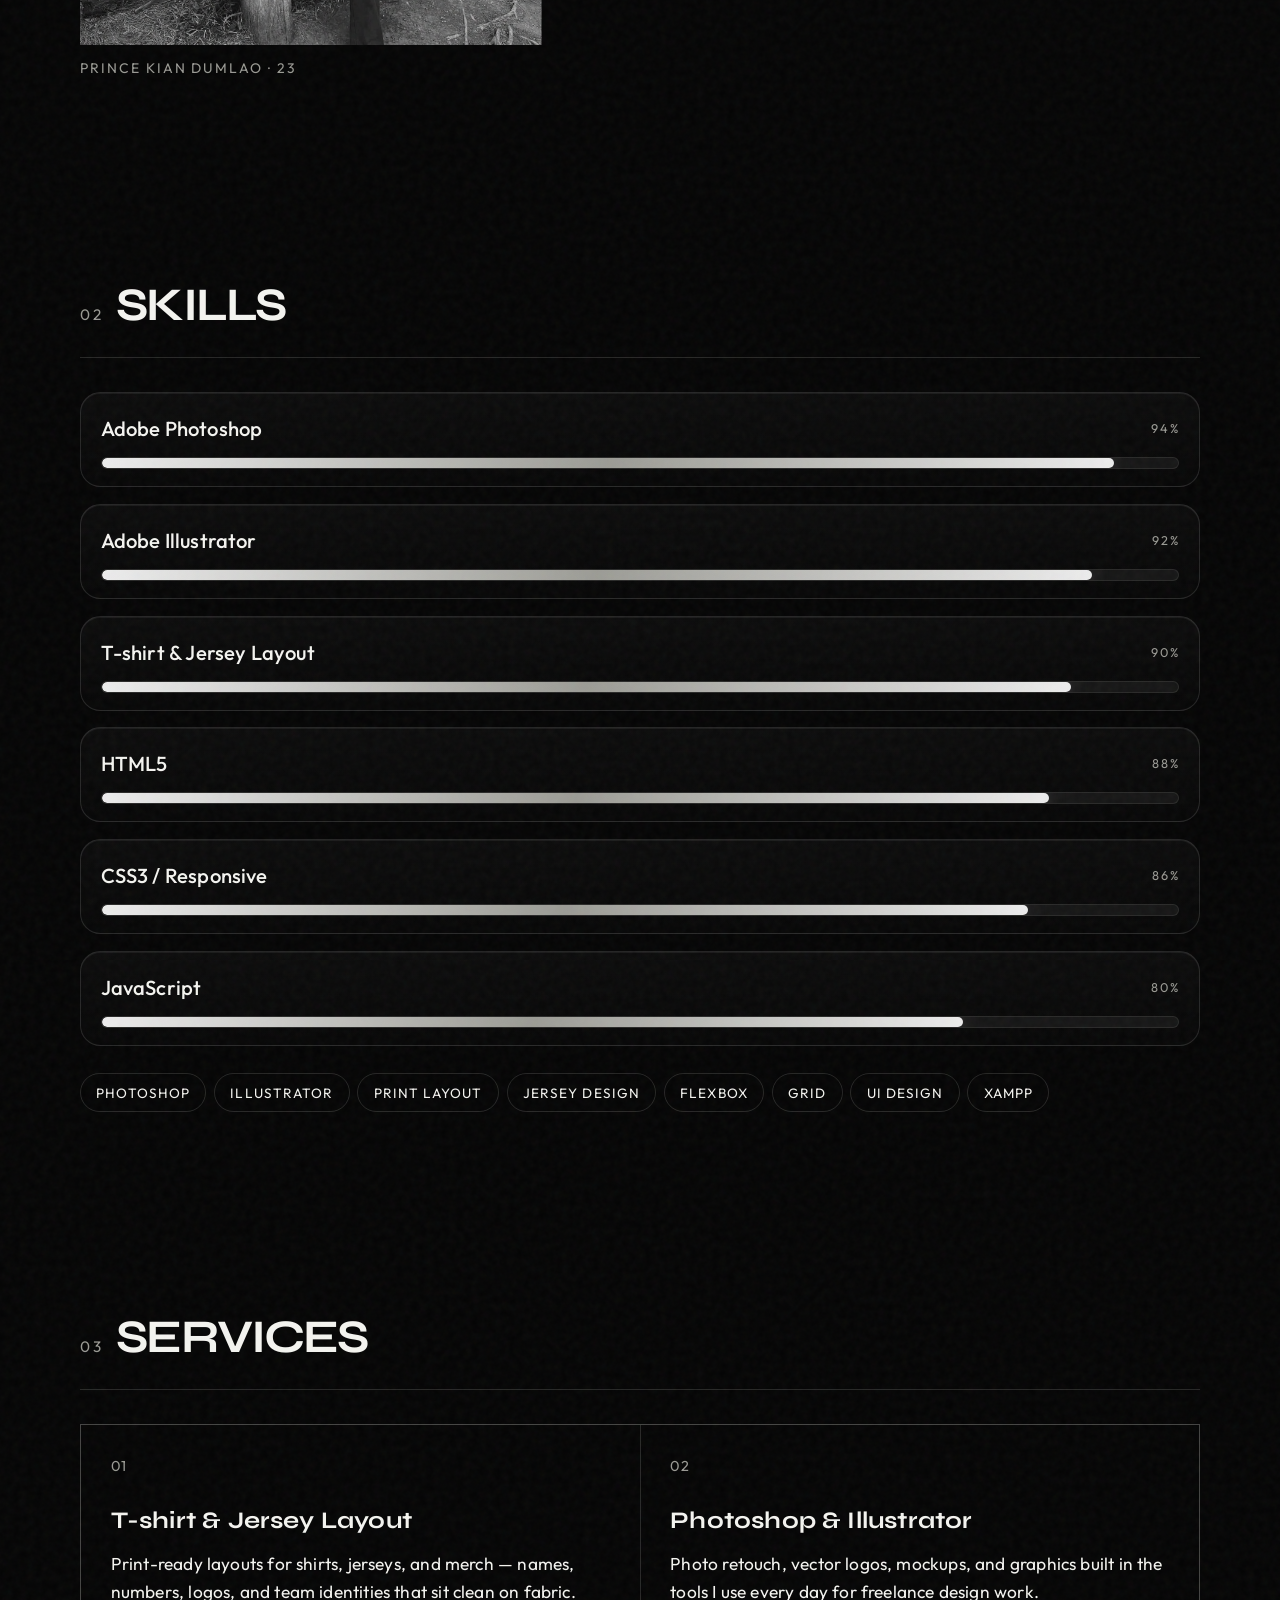
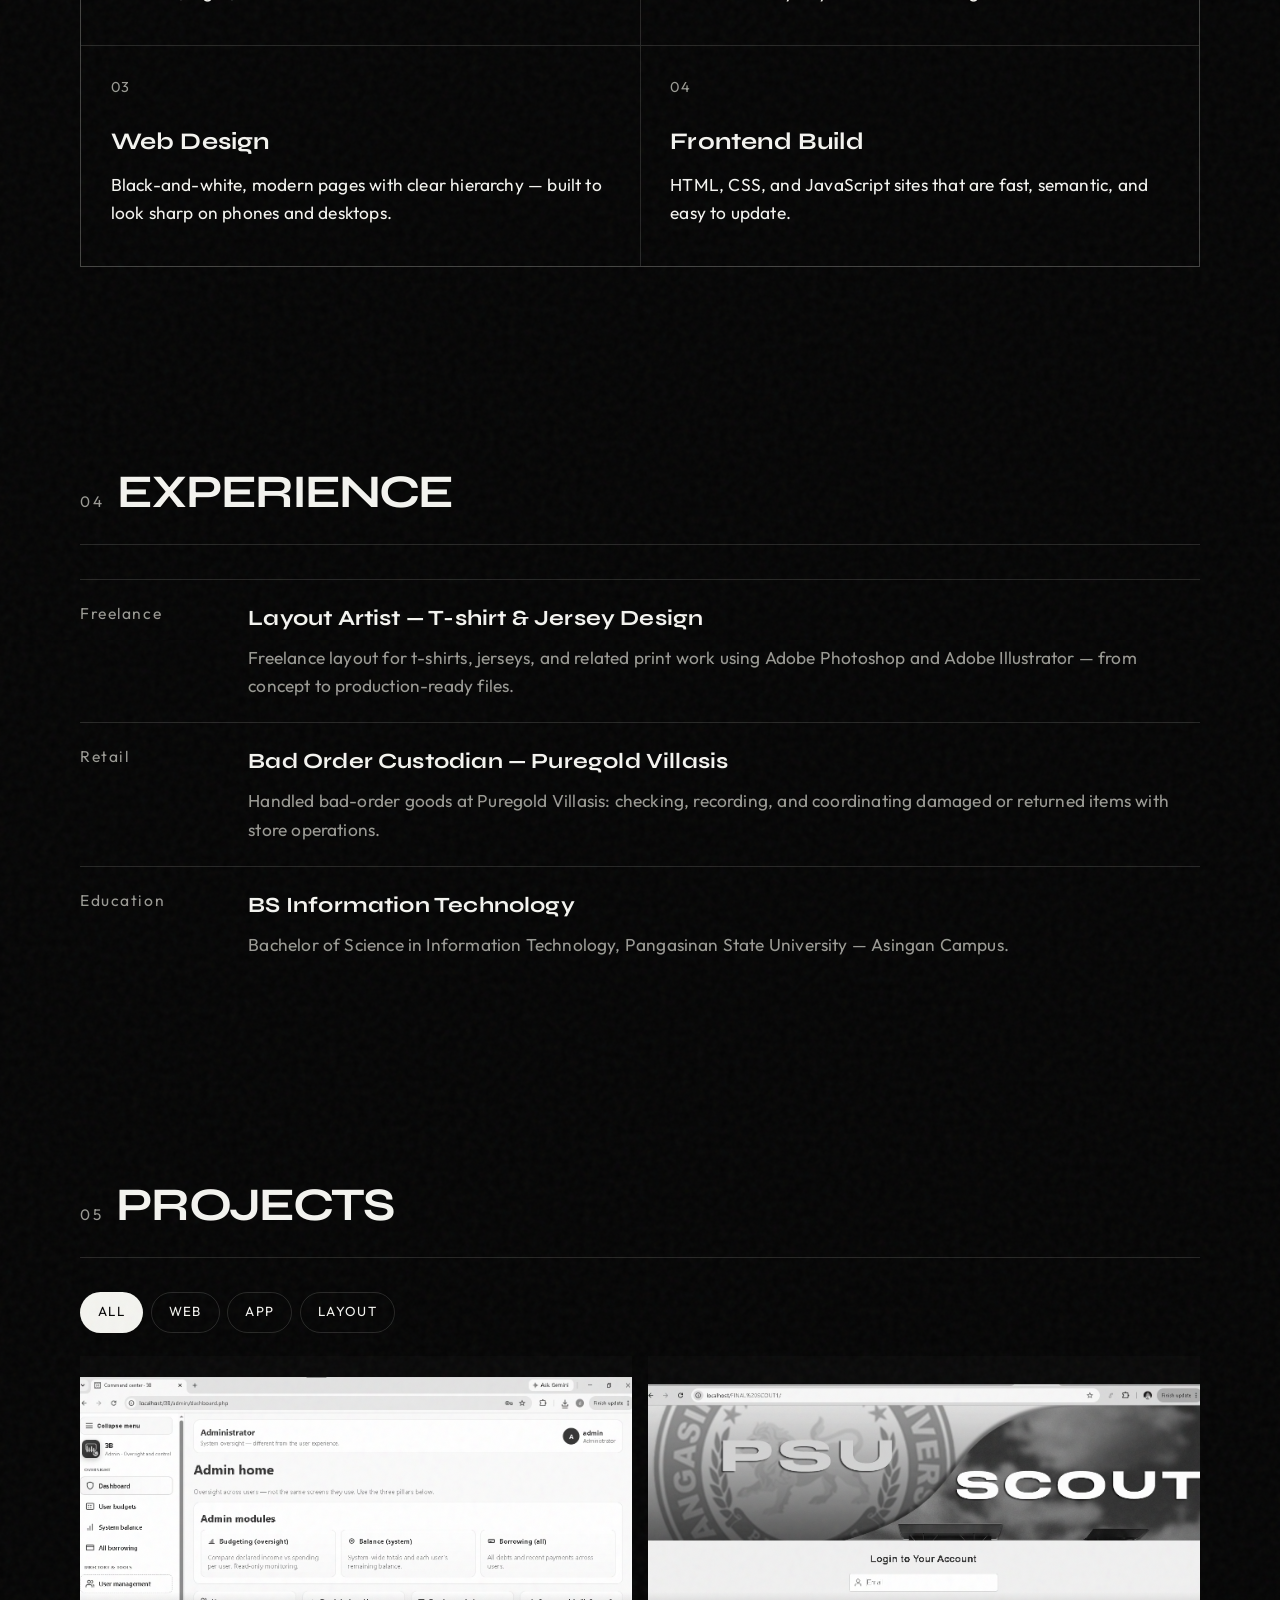
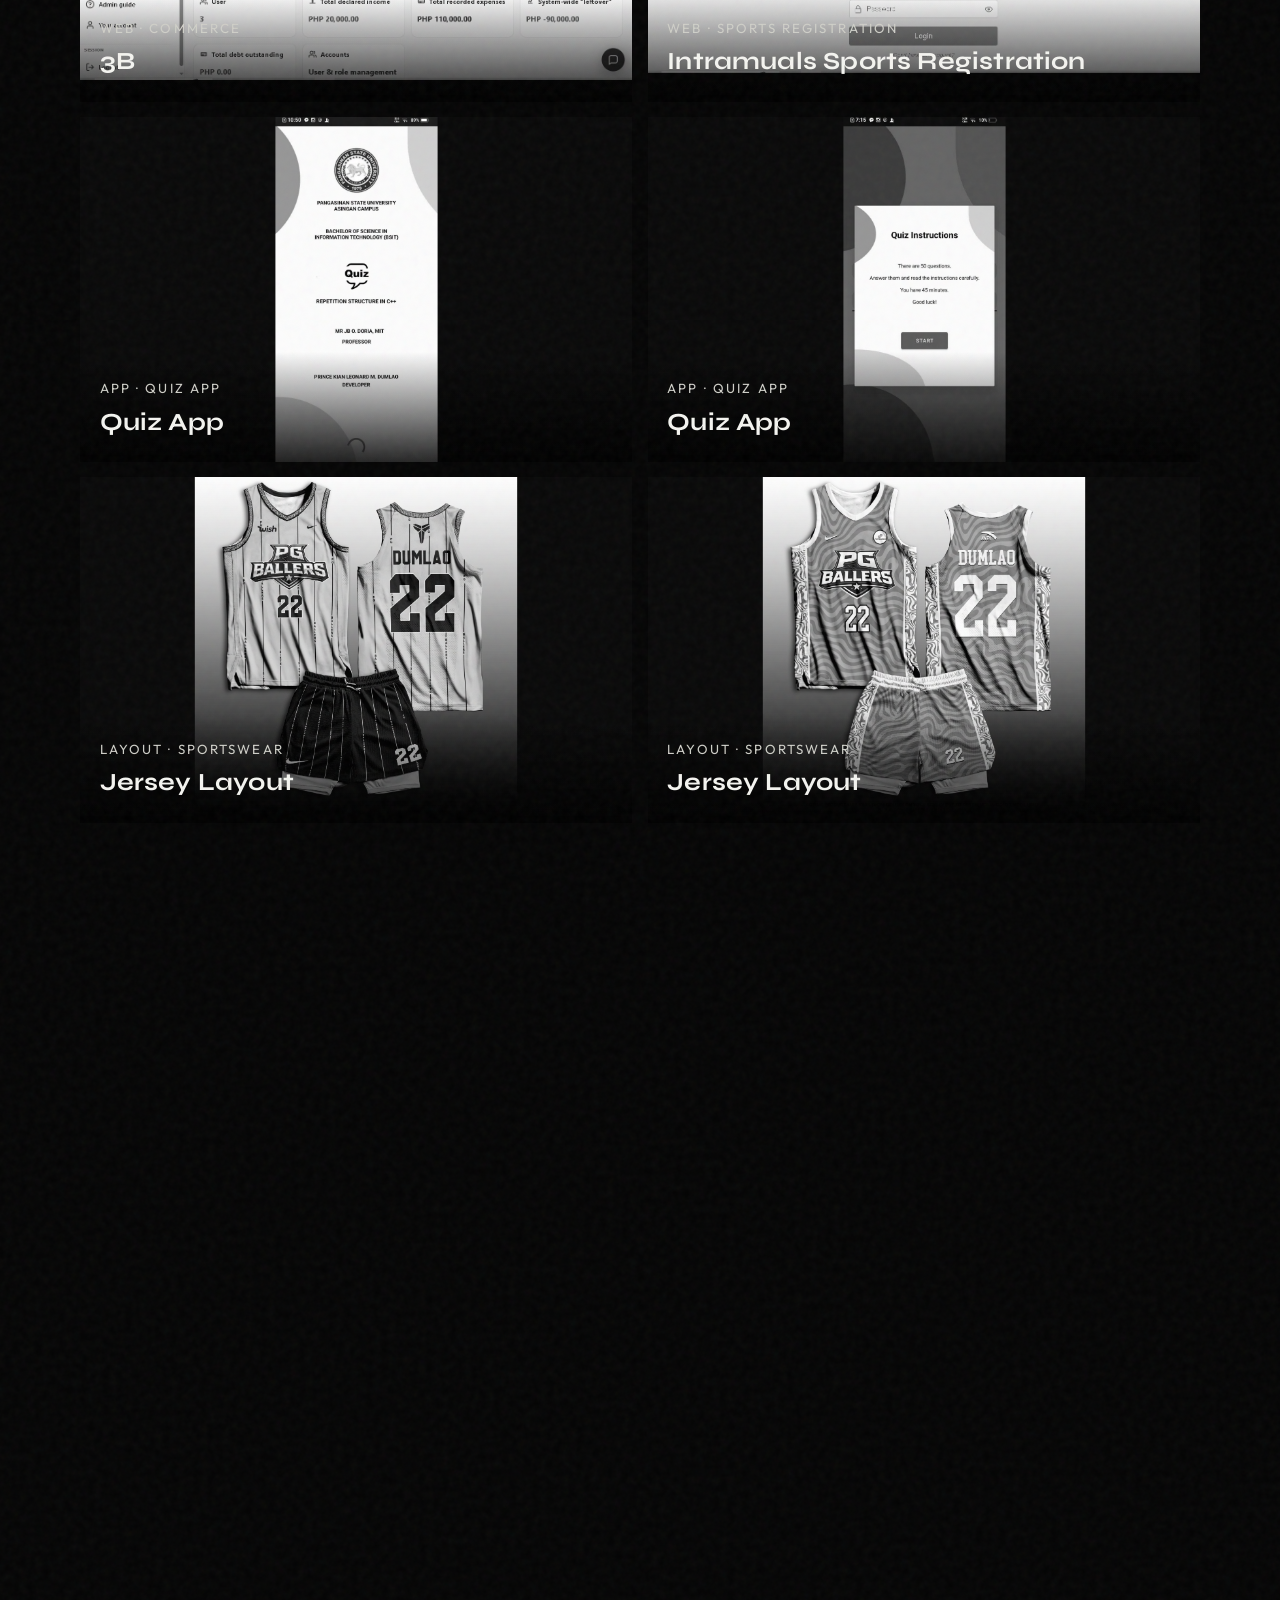
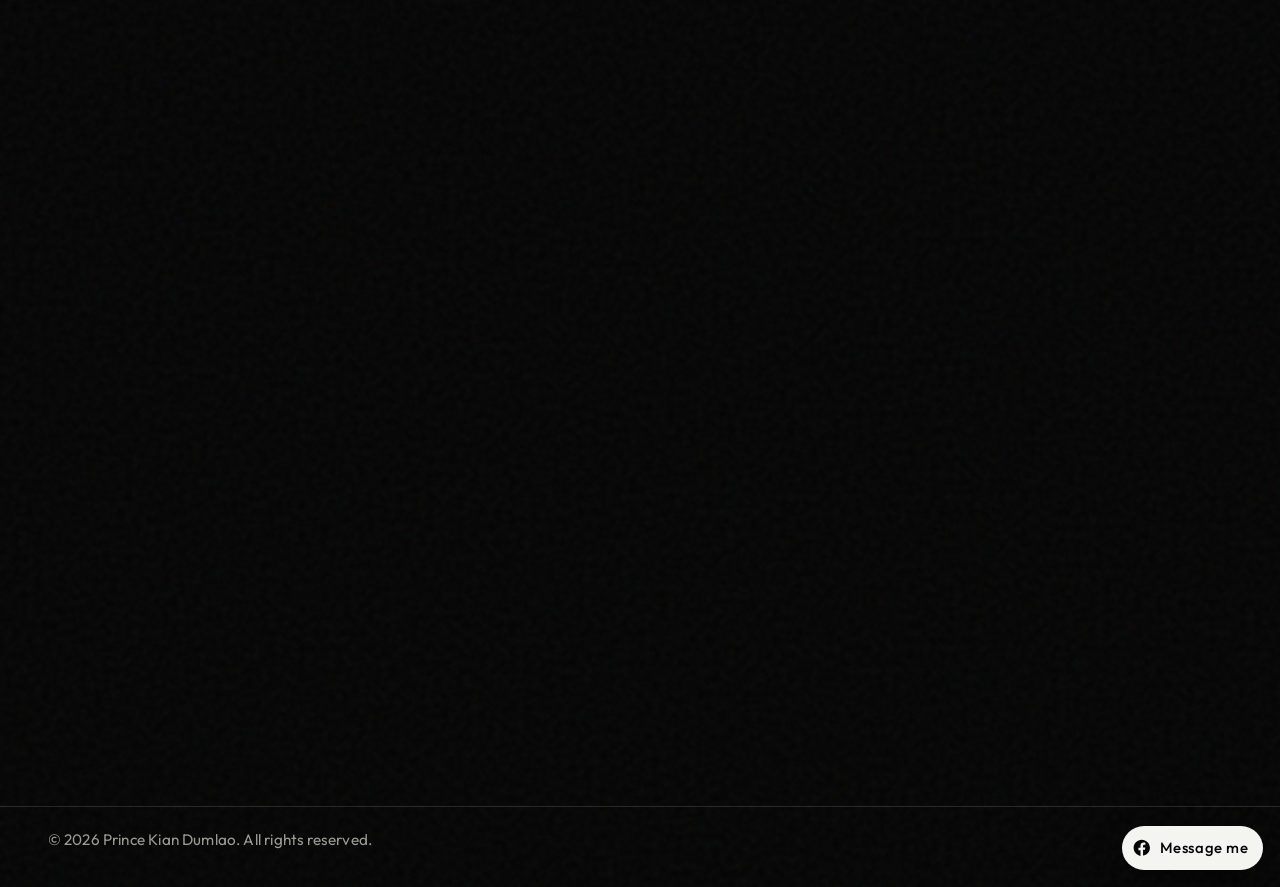
==== commit 8b4685e6: "Initial website upload" ====
--- a/index.html
+++ b/index.html
@@ -245,19 +245,46 @@
         </article>
         <article class="project reveal" data-cat="layout">
           <a href="#contact">
-            <img src="assets/project-tshirt.jpg" alt="Custom t-shirt layout and print mockup" />
-            <div class="project-info">
-              <span>Layout · Apparel</span>
-              <h3>T-shirt Layout</h3>
-            </div>
-          </a>
-        </article>
-        <article class="project reveal" data-cat="layout">
-          <a href="#contact">
-            <img src="assets/project-jersey.jpg" alt="Custom jersey layout mockup" />
+            <img src="assets/nbmbmnbmbnm.png" alt="Custom t-shirt layout and print mockup" />
             <div class="project-info">
               <span>Layout · Sportswear</span>
               <h3>Jersey Layout</h3>
+            </div>
+          </a>
+        </article>
+        <article class="project reveal" data-cat="layout">
+          <a href="#contact">
+            <img src="assets/dfgdfg.png" alt="Custom jersey layout mockup" />
+            <div class="project-info">
+              <span>Layout · Sportswear</span>
+              <h3>Jersey Layout</h3>
+            </div>
+          </a>
+        </article>
+        <article class="project reveal" data-cat="layout">
+          <a href="#contact">
+            <img src="assets/DANNYI1 (1).png" alt="Custom jersey layout mockup" />
+            <div class="project-info">
+              <span>Layout · Danny Ildefonso Shirt</span>
+              <h3>Jersey Layout</h3>
+            </div>
+          </a>
+        </article>
+         <article class="project reveal" data-cat="layout">
+          <a href="#contact">
+            <img src="assets/sk.jpg" alt="Custom jersey layout mockup" />
+            <div class="project-info">
+              <span>Layout · SK PROJECT </span>
+              <h3>Poster Layout</h3>
+            </div>
+          </a>
+        </article>
+          <article class="project reveal" data-cat="layout">
+          <a href="#contact">
+            <img src="assets/111.png" alt="Custom jersey layout mockup" />
+            <div class="project-info">
+              <span>Layout · Cover Page </span>
+              <h3>Cover Page</h3>
             </div>
           </a>
         </article>
--- a/css/style.css
+++ b/css/style.css
@@ -529,42 +529,96 @@
   gap: 1rem;
 }
 
+.skill {
+  position: relative;
+  padding: 1.1rem 1.15rem 1rem;
+  border: 1px solid rgba(244, 244, 240, 0.12);
+  border-radius: 1.2rem;
+  background: linear-gradient(180deg, rgba(255, 255, 255, 0.03), rgba(255, 255, 255, 0.01));
+  box-shadow: inset 0 1px 0 rgba(255, 255, 255, 0.06), 0 18px 34px rgba(0, 0, 0, 0.18);
+  overflow: hidden;
+  transform: perspective(900px) rotateX(var(--tilt-x, 0deg)) rotateY(var(--tilt-y, 0deg)) translateY(0);
+  transition: transform 0.45s var(--ease), box-shadow 0.45s var(--ease), border-color 0.35s var(--ease), background 0.35s var(--ease);
+}
+
+.skill::before {
+  content: "";
+  position: absolute;
+  inset: -1px;
+  border-radius: inherit;
+  background: linear-gradient(135deg, rgba(244, 244, 240, 0.2), transparent 35%, rgba(244, 244, 240, 0.08));
+  opacity: 0;
+  transition: opacity 0.35s var(--ease);
+}
+
+.skill:hover,
+.skill:focus-within {
+  border-color: rgba(244, 244, 240, 0.28);
+  box-shadow: inset 0 1px 0 rgba(255, 255, 255, 0.1), 0 22px 44px rgba(0, 0, 0, 0.25);
+}
+
+.skill:hover::before,
+.skill:focus-within::before {
+  opacity: 1;
+}
+
 .skill header {
   display: flex;
   justify-content: space-between;
-  margin-bottom: 0.45rem;
+  align-items: center;
+  gap: 1rem;
+  margin-bottom: 0.7rem;
   font-size: 1.02rem;
+  position: relative;
+  z-index: 1;
 }
 
 .skill h3 {
   font-weight: 500;
 }
 
+.skill header span {
+  font-size: 0.75rem;
+  letter-spacing: 0.14em;
+  text-transform: uppercase;
+  color: var(--muted);
+}
+
 .bar {
-  height: 3px;
-  background: var(--line);
+  height: 0.7rem;
+  border-radius: 999px;
+  background: rgba(244, 244, 240, 0.06);
+  border: 1px solid rgba(244, 244, 240, 0.08);
+  position: relative;
+  overflow: hidden;
 }
 
 .bar i {
   display: block;
   height: 100%;
   width: 0;
-  background: var(--ink);
+  border-radius: inherit;
+  background: linear-gradient(90deg, rgba(255,255,255,0.92), rgba(167,167,160,0.92), rgba(255,255,255,0.92));
+  box-shadow: 0 0 20px rgba(244, 244, 240, 0.25);
   position: relative;
   overflow: hidden;
   transition: width 1.2s var(--ease);
 }
 
-.skill.is-in .bar i {
-  width: var(--w);
-}
-
-.skill.is-in .bar i::after {
+.bar i::after {
   content: "";
   position: absolute;
   inset: 0;
-  background: linear-gradient(90deg, transparent, rgba(255, 255, 255, 0.55), transparent);
-  animation: shine 1.4s var(--ease) 0.4s both;
+  background: linear-gradient(90deg, transparent, rgba(255,255,255,0.8), transparent);
+  transform: translateX(-120%);
+}
+
+.skill.is-in .bar i {
+  width: var(--w);
+}
+
+.skill.is-in .bar i::after {
+  animation: shine 1.5s var(--ease) 0.4s both;
 }
 
 .tags {
@@ -581,13 +635,20 @@
   font-size: 0.8rem;
   letter-spacing: 0.08em;
   text-transform: uppercase;
-  transition: background 0.3s var(--ease), color 0.3s var(--ease), transform 0.3s var(--ease);
+  transition: background 0.3s var(--ease), color 0.3s var(--ease), transform 0.3s var(--ease), box-shadow 0.3s var(--ease);
 }
 
 .tags span:hover {
   background: var(--ink);
   color: var(--bg);
   transform: translateY(-2px);
+  box-shadow: 0 12px 22px rgba(244, 244, 240, 0.16);
+}
+
+.skill.reveal.is-visible {
+  opacity: 1;
+  transform: perspective(900px) rotateX(var(--tilt-x, 0deg)) rotateY(var(--tilt-y, 0deg)) translateY(0);
+  filter: none;
 }
 
 .cards {
@@ -713,15 +774,17 @@
 
 .project img {
   width: 100%;
+  height: auto;
   aspect-ratio: 16 / 10;
-  object-fit: cover;
+  object-fit: contain;
+  background: rgba(244, 244, 240, 0.02);
   filter: grayscale(1);
-  transform: scale(1.04);
+  transform: scale(1.02);
   transition: transform 0.8s var(--ease), filter 0.5s;
 }
 
 .project:hover img {
-  transform: scale(1.1);
+  transform: scale(1.05);
   filter: grayscale(0.15);
 }
 
@@ -1053,25 +1116,61 @@
 }
 
 @media (max-width: 1100px) {
+  .nav {
+    padding: 0.8rem 1rem;
+  }
+
   .nav-toggle {
-    display: block;
+    display: inline-flex;
+    align-items: center;
+    justify-content: center;
     z-index: 95;
   }
 
   .nav-links {
     position: fixed;
-    inset: 0;
-    background: var(--bg);
+    top: 0;
+    right: 0;
+    width: min(82vw, 360px);
+    height: 100vh;
+    padding: 5.5rem 1.2rem 2rem;
+    background: rgba(5, 5, 5, 0.97);
+    border-left: 1px solid var(--line);
+    backdrop-filter: blur(14px);
     flex-direction: column;
-    justify-content: center;
-    font-size: 1.25rem;
-    letter-spacing: 0.12em;
-    transform: translateX(100%);
+    align-items: flex-start;
+    justify-content: flex-start;
+    gap: 0.15rem;
+    font-size: 0.92rem;
+    letter-spacing: 0.14em;
+    transform: translateX(110%);
     transition: transform 0.45s var(--ease);
+    box-shadow: -18px 0 48px rgba(0, 0, 0, 0.32);
   }
 
   .nav-links.is-open {
     transform: none;
+  }
+
+  .nav-links a {
+    width: 100%;
+    padding: 0.9rem 0.25rem;
+    border-bottom: 1px solid rgba(244, 244, 240, 0.08);
+  }
+
+  .nav-links a:not(.nav-cta)::after {
+    display: none;
+  }
+
+  .nav-cta,
+  .nav-fb {
+    justify-self: flex-start;
+    margin-top: 0.5rem;
+  }
+
+  .nav-fb {
+    width: 2.75rem;
+    height: 2.75rem;
   }
 
   .hero-row,
